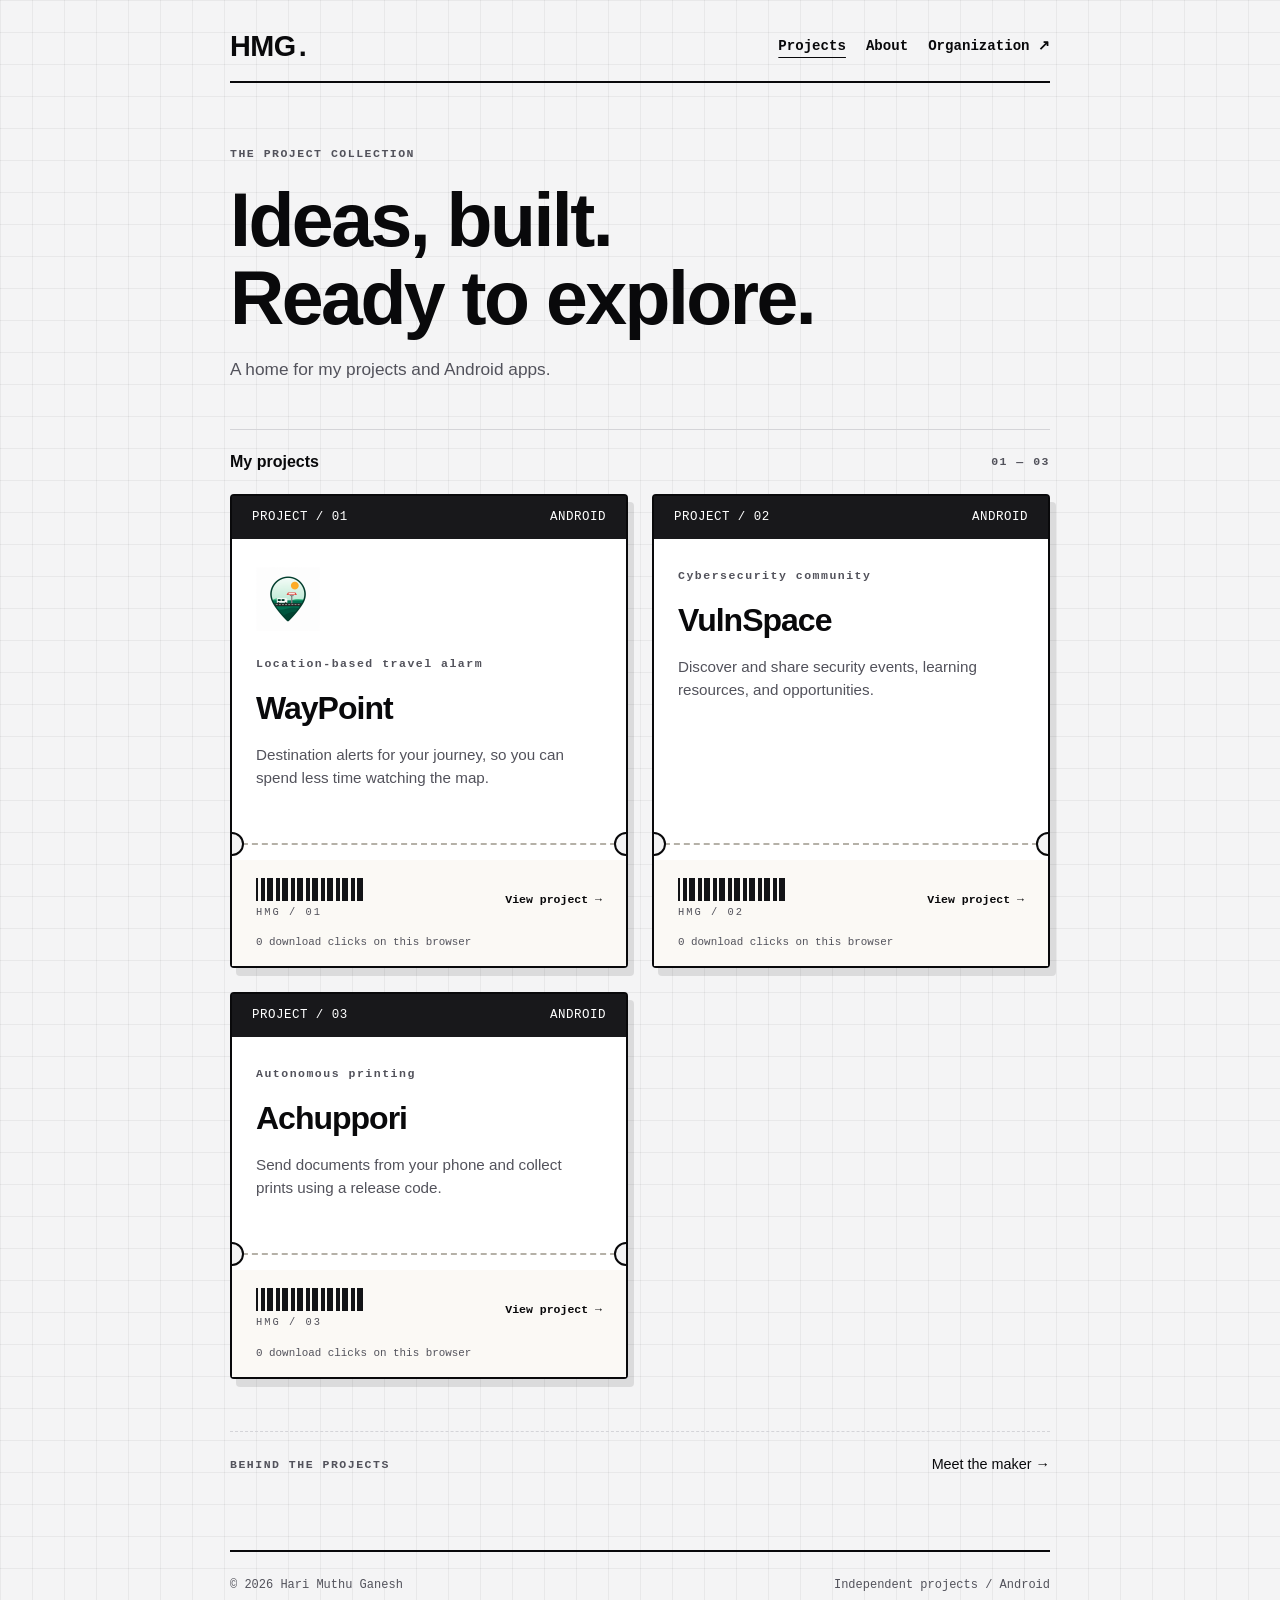
==== index.html @ 478021a8 "feat: initial release of Shadow Protectors product launch hub" ====
<!doctype html>
<html lang="en">

<head>
    <meta charset="utf-8">
    <meta name="viewport" content="width=device-width, initial-scale=1">
    <meta name="description" content="Projects and Android apps by Hari Muthu Ganesh.">
    <title>Projects | HMG</title>
    <link rel="stylesheet" href="page/style.css">
    <script src="page/projects.js" defer></script>
    <script src="page/portfolio.js" defer></script>
</head>

<body><a class="skip-link" href="#main">Skip to content</a>
    <div class="page-frame">
        <header class="masthead"><a class="brand-title brand-home" href="index.html" aria-label="HMG home">HMG<span
                    class="brand-dot">.</span></a>
            <nav class="masthead-nav" aria-label="Main navigation"><a href="index.html" class="nav-text-link"
                    aria-current="page">Projects</a><a href="about.html" class="nav-text-link">About</a><a
                    class="nav-text-link organization-link" hidden>Organization &nearr;</a></nav>
        </header>
        <main id="main">
            <section class="portfolio-intro">
                <p class="eyebrow">THE PROJECT COLLECTION</p>
                <h1 id="hero-title">Ideas, built.<br>Ready to explore.</h1>
                <p id="hero-subtitle" class="intro-copy">A home for my projects and Android apps.</p>
            </section>
            <section class="collection" aria-labelledby="collection-title">
                <div class="collection-heading">
                    <h2 id="collection-title">My projects</h2><span id="project-total" class="eyebrow">01 &mdash;
                        03</span>
                </div>
                <div id="project-grid" class="project-grid"></div><noscript>
                    <p>Enable JavaScript to view the project collection.</p>
                </noscript>
            </section>
            <aside class="maker-note"><span class="eyebrow">BEHIND THE PROJECTS</span><a href="about.html">Meet the
                    maker <span aria-hidden="true">&rarr;</span></a></aside>
        </main>
        <footer class="footer"><span>&copy; 2026 Hari Muthu Ganesh</span><span>Independent projects / Android</span>
        </footer>
    </div>
</body>

</html>
---- page/style.css ----
/* ==========================================================================
   THE TICKET & KIOSK DESIGN SYSTEM
   Concise, Clean, Industrial Editorial
   ========================================================================== */

:root {
    /* Tactile Paper & System Colors (Monochrome Gray & White) */
    --paper-bg: #f4f4f5;
    --paper-card: #ffffff;
    --paper-border: #d4d4d8;
    
    --ink-black: #09090b;
    --ink-dim: #52525b;
    --ink-faint: #71717a;
    
    --kiosk-orange: #09090b;
    --kiosk-orange-soft: #e4e4e7;
    --kiosk-accent: #18181b;
    
    --grid-line: rgba(0, 0, 0, 0.05);
    
    /* Typography */
    --font-display: 'Space Grotesk', -apple-system, sans-serif;
    --font-mono: 'Space Mono', monospace;
    --font-sans: 'Work Sans', sans-serif;
}

/* ==========================================================================
   RESET & FOUNDATIONS
   ========================================================================== */
*, *::before, *::after {
    margin: 0;
    padding: 0;
    box-sizing: border-box;
}

html {
    background-color: var(--paper-bg);
    scroll-behavior: smooth;
}

body {
    background-color: var(--paper-bg);
    color: var(--ink-black);
    font-family: var(--font-sans);
    line-height: 1.5;
    -webkit-font-smoothing: antialiased;
    background-image: 
        linear-gradient(to right, var(--grid-line) 1px, transparent 1px),
        linear-gradient(to bottom, var(--grid-line) 1px, transparent 1px);
    background-size: 32px 32px;
}

.page-frame {
    max-width: 860px;
    margin: 0 auto;
    padding: 0 20px;
}

/* ==========================================================================
   MASTHEAD / NAVIGATION
   ========================================================================== */
.masthead {
    display: flex;
    justify-content: space-between;
    align-items: center;
    padding: 32px 0 20px;
    border-bottom: 2px solid var(--ink-black);
}

.brand-title {
    font-family: var(--font-display);
    font-size: 1.8rem;
    font-weight: 700;
    letter-spacing: -0.5px;
    line-height: 1;
}

.brand-title span {
    color: var(--kiosk-orange);
}

.masthead-nav {
    display: flex;
    align-items: center;
    gap: 20px;
}

.nav-text-link {
    font-family: var(--font-mono);
    font-size: 0.88rem;
    font-weight: 700;
    text-decoration: none;
    color: var(--ink-black);
    transition: color 0.15s ease;
}

.nav-text-link:hover {
    color: var(--kiosk-orange);
}

.nav-download-btn {
    font-family: var(--font-mono);
    font-size: 0.85rem;
    font-weight: 700;
    text-decoration: none;
    color: var(--ink-black);
    border: 2px solid var(--ink-black);
    padding: 8px 16px;
    background: #ffffff;
    box-shadow: 3px 3px 0px var(--ink-black);
    transition: all 0.15s ease;
}

.nav-download-btn:hover {
    transform: translate(-2px, -2px);
    box-shadow: 5px 5px 0px var(--ink-black);
    background: var(--kiosk-orange-soft);
}

.nav-download-btn:active {
    transform: translate(2px, 2px);
    box-shadow: 1px 1px 0px var(--ink-black);
}

/* ==========================================================================
   TICKET HERO SECTION
   ========================================================================== */
.ticket-hero-section {
    padding: 36px 0 40px;
}

.ticket-container {
    max-width: 720px;
    margin: 0 auto;
}

.ticket {
    background: var(--paper-card);
    border: 2px solid var(--ink-black);
    box-shadow: 6px 8px 0px rgba(0, 0, 0, 0.1);
    position: relative;
    border-radius: 4px;
}

.ticket-head {
    background: var(--kiosk-accent);
    color: #ffffff;
    padding: 12px 24px;
    display: flex;
    justify-content: space-between;
    align-items: center;
    font-family: var(--font-mono);
    font-size: 0.78rem;
    letter-spacing: 0.5px;
}

.kiosk-stamp {
    color: var(--kiosk-orange);
    font-weight: 700;
}

.ticket-body {
    padding: 36px 32px 28px;
}

.ticket-title {
    font-family: var(--font-display);
    font-size: clamp(2rem, 4.5vw, 3rem);
    font-weight: 700;
    letter-spacing: -1px;
    line-height: 1.05;
    margin-bottom: 12px;
}

.ticket-desc {
    font-size: 1.05rem;
    color: var(--ink-dim);
    line-height: 1.5;
    max-width: 540px;
    margin-bottom: 24px;
}

/* ==========================================================================
   OTP KIOSK DISPLAY & SLIDE ANIMATIONS
   ========================================================================== */
.otp-kiosk-display {
    background: #09090b;
    border: 2px solid #27272a;
    border-radius: 6px;
    padding: 18px 20px;
    margin-bottom: 24px;
}

.kiosk-screen-header {
    display: flex;
    justify-content: space-between;
    font-family: var(--font-mono);
    font-size: 0.72rem;
    color: #a1a1aa;
    margin-bottom: 12px;
}

.screen-indicator {
    color: #ffffff;
    font-weight: 700;
    transition: opacity 0.2s ease;
}

.screen-indicator.pulse {
    opacity: 0.2;
}

.otp-digits {
    display: flex;
    gap: 10px;
    justify-content: center;
}

.otp-digits span {
    font-family: var(--font-mono);
    font-size: 1.8rem;
    font-weight: 700;
    color: #ffffff;
    background: #18181b;
    border: 1px solid #27272a;
    border-radius: 4px;
    width: 44px;
    height: 52px;
    display: flex;
    align-items: center;
    justify-content: center;
    overflow: hidden;
    position: relative;
    box-shadow: 0 4px 12px rgba(0, 0, 0, 0.2);
}

.digit-slide {
    display: inline-block;
    transition: transform 0.18s cubic-bezier(0.16, 1, 0.3, 1), opacity 0.14s ease;
    will-change: transform, opacity;
}

.digit-slide.slide-out {
    transform: translateY(-24px);
    opacity: 0;
}

.digit-slide.slide-in-prep {
    transform: translateY(24px);
    opacity: 0;
    transition: none;
}

.digit-slide.slide-in-active {
    transform: translateY(0);
    opacity: 1;
}

/* ==========================================================================
   PRIMARY ACTION BUTTON
   ========================================================================== */
.ticket-actions {
    display: flex;
}

.ticket-btn-primary {
    width: 100%;
    background: var(--kiosk-orange);
    color: #ffffff;
    text-decoration: none;
    border: 2px solid var(--ink-black);
    padding: 14px 20px;
    display: flex;
    align-items: center;
    justify-content: center;
    gap: 14px;
    box-shadow: 4px 4px 0px var(--ink-black);
    transition: all 0.12s ease;
}

.ticket-btn-primary:hover {
    transform: translate(-2px, -2px);
    box-shadow: 6px 6px 0px var(--ink-black);
    background: #27272a;
}

.ticket-btn-primary:active {
    transform: translate(2px, 2px);
    box-shadow: 1px 1px 0px var(--ink-black);
}

.btn-icon {
    font-size: 1.6rem;
}

.btn-text strong {
    display: block;
    font-family: var(--font-display);
    font-size: 1.05rem;
    font-weight: 700;
}

.btn-text small {
    font-family: var(--font-mono);
    font-size: 0.75rem;
    opacity: 0.9;
}

/* ==========================================================================
   PERFORATION DIVIDER & STUB
   ========================================================================== */
.perforation-divider {
    position: relative;
    height: 32px;
    display: flex;
    align-items: center;
    overflow: hidden;
}

.perf-line {
    width: 100%;
    border-bottom: 2px dashed #b5b1a8;
}

.notch {
    position: absolute;
    width: 24px;
    height: 24px;
    background: var(--paper-bg);
    border: 2px solid var(--ink-black);
    border-radius: 50%;
    z-index: 10;
}

.left-notch { left: -12px; }
.right-notch { right: -12px; }

.ticket-stub {
    padding: 18px 32px;
    display: flex;
    justify-content: space-between;
    align-items: center;
    background: #fbf9f5;
    flex-wrap: wrap;
    gap: 12px;
}

.barcode {
    display: flex;
    flex-direction: column;
    gap: 4px;
}

.bars {
    height: 28px;
    width: 180px;
    background: repeating-linear-gradient(
        90deg,
        #121316 0px,
        #121316 2px,
        transparent 2px,
        transparent 5px,
        #121316 5px,
        #121316 9px,
        transparent 9px,
        transparent 11px,
        #121316 11px,
        #121316 15px
    );
}

.barcode-number {
    font-family: var(--font-mono);
    font-size: 0.65rem;
    letter-spacing: 2px;
    color: var(--ink-dim);
}

.stub-meta {
    font-family: var(--font-mono);
    font-size: 0.75rem;
    color: var(--ink-dim);
    display: flex;
    flex-direction: column;
    gap: 2px;
    text-align: right;
}

/* ==========================================================================
   WORKFLOW PIPELINE GRID (HOME PAGE)
   ========================================================================== */
.workflow-section {
    padding: 30px 0 40px;
}

.pipeline-grid {
    display: grid;
    grid-template-columns: repeat(auto-fit, minmax(170px, 1fr));
    gap: 14px;
}

.pipe-card {
    background: #ffffff;
    border: 2px solid var(--ink-black);
    padding: 18px 16px;
    box-shadow: 3px 3px 0px rgba(0, 0, 0, 0.08);
}

.highlight-card {
    background: var(--kiosk-orange-soft);
    border-color: var(--kiosk-orange);
}

.pipe-index {
    font-family: var(--font-mono);
    font-size: 0.75rem;
    font-weight: 700;
    color: var(--kiosk-orange);
    margin-bottom: 8px;
}

.pipe-card h4 {
    font-family: var(--font-display);
    font-size: 1.1rem;
    font-weight: 700;
    margin-bottom: 4px;
}

.pipe-card p {
    font-size: 0.88rem;
    color: var(--ink-dim);
    line-height: 1.4;
}

/* ==========================================================================
   CONTACT & SUPPORT QUERY FORM
   ========================================================================== */
.contact-section {
    padding: 0 0 50px;
}

.contact-card {
    background: #ffffff;
    border: 2px solid var(--ink-black);
    padding: 28px 30px;
    box-shadow: 4px 4px 0px rgba(0, 0, 0, 0.08);
}

.contact-header {
    display: flex;
    justify-content: space-between;
    align-items: flex-start;
    flex-wrap: wrap;
    gap: 16px;
    margin-bottom: 22px;
    padding-bottom: 16px;
    border-bottom: 1.5px dashed var(--paper-border);
}

.contact-tag {
    font-family: var(--font-mono);
    font-size: 0.72rem;
    font-weight: 700;
    color: var(--kiosk-orange);
    letter-spacing: 1px;
    display: block;
    margin-bottom: 4px;
}

.contact-title {
    font-family: var(--font-display);
    font-size: clamp(1.3rem, 2.5vw, 1.6rem);
    font-weight: 700;
    margin: 2px 0 6px;
    color: var(--ink-black);
}

.contact-subtitle {
    font-size: 0.88rem;
    color: var(--ink-dim);
    margin: 0;
    line-height: 1.45;
}

.contact-direct-hint {
    background: var(--paper-bg);
    border: 1px solid var(--ink-black);
    padding: 8px 14px;
    display: flex;
    flex-direction: column;
    gap: 2px;
    box-shadow: 2px 2px 0px var(--ink-black);
}

.contact-direct-hint span {
    font-family: var(--font-mono);
    font-size: 0.65rem;
    color: var(--ink-dim);
    text-transform: uppercase;
    letter-spacing: 0.5px;
}

.contact-direct-hint strong {
    font-family: var(--font-mono);
    font-size: 0.78rem;
    color: var(--kiosk-orange);
}

.support-form {
    display: flex;
    flex-direction: column;
    gap: 16px;
}

.form-row {
    display: grid;
    grid-template-columns: 1fr 1fr;
    gap: 16px;
}

.form-group {
    display: flex;
    flex-direction: column;
    gap: 6px;
}

.form-group label {
    font-family: var(--font-mono);
    font-size: 0.72rem;
    font-weight: 700;
    color: var(--ink-black);
    letter-spacing: 0.5px;
}

.form-group label .required {
    color: var(--kiosk-orange);
}

.form-group input,
.form-group textarea {
    width: 100%;
    background: var(--paper-bg);
    border: 1.5px solid var(--paper-border);
    padding: 11px 14px;
    font-family: var(--font-sans);
    font-size: 0.9rem;
    color: var(--ink-black);
    border-radius: 0;
    outline: none;
    transition: all 0.15s ease;
    box-sizing: border-box;
}

.form-group textarea {
    resize: vertical;
    min-height: 95px;
    line-height: 1.5;
}

.form-group input:focus,
.form-group textarea:focus {
    border-color: var(--ink-black);
    background: #ffffff;
    box-shadow: 2px 2px 0px var(--ink-black);
}

.form-footer {
    display: flex;
    align-items: center;
    justify-content: space-between;
    flex-wrap: wrap;
    gap: 14px;
    margin-top: 4px;
}

.query-submit-btn {
    font-family: var(--font-mono);
    font-size: 0.85rem;
    font-weight: 700;
    background: var(--kiosk-orange);
    color: #ffffff;
    border: 2px solid var(--ink-black);
    padding: 12px 26px;
    cursor: pointer;
    display: inline-flex;
    align-items: center;
    gap: 10px;
    box-shadow: 3px 3px 0px var(--ink-black);
    transition: all 0.12s ease;
}

.query-submit-btn:hover {
    transform: translate(-1px, -1px);
    box-shadow: 4px 4px 0px var(--ink-black);
    background: #27272a;
}

.query-submit-btn:active {
    transform: translate(2px, 2px);
    box-shadow: 1px 1px 0px var(--ink-black);
}

.query-submit-btn:disabled {
    opacity: 0.6;
    cursor: not-allowed;
    transform: none;
    box-shadow: 2px 2px 0px var(--ink-black);
}

.form-note {
    font-family: var(--font-mono);
    font-size: 0.72rem;
    color: var(--ink-dim);
}

.query-status-banner {
    padding: 14px 18px;
    font-family: var(--font-mono);
    font-size: 0.82rem;
    line-height: 1.5;
    border: 2px solid var(--ink-black);
    margin-top: 8px;
    display: flex;
    align-items: flex-start;
    gap: 10px;
    animation: fadeIn 0.2s ease-in;
}

.query-status-banner.success {
    background: #ecfdf5;
    border-color: #059669;
    color: #065f46;
}

.query-status-banner.error {
    background: #fff1f2;
    border-color: #e11d48;
    color: #9f1239;
}

.query-status-banner.loading {
    background: var(--kiosk-orange-soft);
    border-color: var(--kiosk-orange);
    color: var(--kiosk-orange);
}

@keyframes fadeIn {
    from { opacity: 0; transform: translateY(4px); }
    to { opacity: 1; transform: translateY(0); }
}

/* ==========================================================================
   ABOUT PAGE & DEVELOPERS GRID (10 CARDS)
   ========================================================================== */
.about-page {
    padding: 36px 0 60px;
}

.about-spec-section {
    margin-bottom: 48px;
    padding-bottom: 36px;
    border-bottom: 2px dashed var(--paper-border);
}

.about-main-title {
    font-family: var(--font-display);
    font-size: clamp(2rem, 4.5vw, 2.8rem);
    font-weight: 700;
    letter-spacing: -0.5px;
    margin: 8px 0 12px;
}

.about-lead {
    font-size: 1.1rem;
    color: var(--ink-dim);
    max-width: 680px;
    line-height: 1.6;
    margin-bottom: 28px;
}

.about-grid {
    display: grid;
    grid-template-columns: repeat(auto-fit, minmax(220px, 1fr));
    gap: 16px;
}

.about-card {
    background: #ffffff;
    border: 2px solid var(--ink-black);
    padding: 20px 18px;
    box-shadow: 3px 3px 0px rgba(0, 0, 0, 0.08);
}

.card-mono-idx {
    font-family: var(--font-mono);
    font-size: 0.72rem;
    font-weight: 700;
    color: var(--kiosk-orange);
    display: block;
    margin-bottom: 8px;
}

.about-card h4 {
    font-family: var(--font-display);
    font-size: 1.15rem;
    font-weight: 700;
    margin-bottom: 6px;
}

.about-card p {
    font-size: 0.9rem;
    color: var(--ink-dim);
    line-height: 1.5;
}

.team-heading {
    font-family: var(--font-display);
    font-size: 1.8rem;
    font-weight: 700;
    margin: 6px 0 24px;
}

.team-grid {
    display: grid;
    grid-template-columns: repeat(auto-fit, minmax(260px, 1fr));
    gap: 18px;
}

.dev-card {
    background: #ffffff;
    border: 2px solid var(--ink-black);
    box-shadow: 3px 4px 0px rgba(0, 0, 0, 0.1);
    display: flex;
    flex-direction: column;
    transition: transform 0.15s ease, box-shadow 0.15s ease;
}

.dev-card:hover {
    transform: translateY(-3px);
    box-shadow: 5px 6px 0px var(--ink-black);
}

.dev-card-head {
    background: var(--kiosk-accent);
    color: #ffffff;
    padding: 10px 16px;
    display: flex;
    justify-content: space-between;
    align-items: center;
    font-family: var(--font-mono);
    font-size: 0.72rem;
}

.dev-avatar-wrap {
    width: 100%;
    padding: 28px 0 16px;
    display: flex;
    align-items: center;
    justify-content: center;
    background: transparent;
}

.dev-photo {
    width: 135px;
    height: 135px;
    border-radius: 50%;
    object-fit: cover;
    object-position: center 20%;
    aspect-ratio: 1 / 1;
    display: block;
    border: 3.5px solid var(--ink-black);
    box-shadow: 0 0 0 4px rgba(0, 0, 0, 0.12), 5px 5px 0px var(--ink-black);
    background: #0f172a;
    transition: transform 0.2s ease, box-shadow 0.2s ease;
}

.dev-card:hover .dev-photo {
    width: 135px;
    height: 135px;
    border-radius: 50%;
    object-fit: cover;
    object-position: center 20%;
    aspect-ratio: 1 / 1;
    display: block;
    border: 3.5px solid var(--ink-black);
    box-shadow: 0 0 0 4px rgba(0, 0, 0, 0.12), 5px 5px 0px var(--ink-black);
    background: #0f172a;
    transition: transform 0.2s ease, box-shadow 0.2s ease;
}

.dev-badge {
    color: var(--kiosk-orange);
    font-weight: 700;
}

.dev-id {
    color: var(--ink-faint);
}

.dev-body {
    padding: 12px 20px 22px;
    text-align: center;
    display: flex;
    flex-direction: column;
    flex-grow: 1;
}

.dev-name {
    font-family: var(--font-display);
    font-size: 1.35rem;
    font-weight: 700;
    margin-bottom: 2px;
}

.dev-role {
    font-family: var(--font-mono);
    font-size: 0.78rem;
    font-weight: 700;
    color: var(--kiosk-orange);
    margin-bottom: 10px;
    display: block;
}

.dev-bio {
    font-size: 0.9rem;
    color: var(--ink-dim);
    line-height: 1.5;
    margin-bottom: 20px;
    flex-grow: 1;
}

.dev-links {
    display: flex; justify-content: center;
    gap: 10px;
    flex-wrap: wrap;
}

.dev-link-btn {
    font-family: var(--font-mono);
    font-size: 0.78rem;
    font-weight: 700;
    text-decoration: none;
    color: var(--ink-black);
    border: 1px solid var(--ink-black);
    padding: 6px 14px;
    background: var(--paper-bg);
    box-shadow: 2px 2px 0px var(--ink-black);
    transition: all 0.12s ease;
}

.dev-link-btn:hover {
    background: var(--kiosk-orange-soft);
    transform: translate(-1px, -1px);
    box-shadow: 3px 3px 0px var(--ink-black);
}

/* ==========================================================================
   FOOTER
   ========================================================================== */
.footer {
    border-top: 2px solid var(--ink-black);
    padding: 24px 0;
    font-family: var(--font-mono);
    font-size: 0.75rem;
    color: var(--ink-dim);
    display: flex;
    justify-content: space-between;
    flex-wrap: wrap;
    gap: 8px;
}

/* ==========================================================================
   MOBILE RESPONSIVENESS
   ========================================================================== */
@media (max-width: 600px) {
    .ticket-body { padding: 24px 18px; }
    .ticket-stub { padding: 16px 18px; }
    .otp-digits span { width: 34px; height: 44px; font-size: 1.4rem; }
    .stub-meta { text-align: left; }
    .form-row { grid-template-columns: 1fr; }
    .form-footer { flex-direction: column; align-items: stretch; }
    .query-submit-btn { justify-content: center; width: 100%; }
    .contact-card { padding: 20px 16px; }
}

/* Portfolio: the original ticket visual language, shared by all pages. */
[hidden]{display:none!important}
.brand-home{color:var(--ink-black);text-decoration:none}.brand-dot{margin-left:3px}
:focus-visible{outline:3px solid #2859b8;outline-offset:5px}
.skip-link{position:absolute;top:-60px;left:16px;background:white;padding:12px;z-index:50}.skip-link:focus{top:12px}
.nav-text-link[aria-current=page]{text-decoration:underline;text-underline-offset:7px}
.portfolio-intro{padding:62px 0 46px}.eyebrow{font-family:var(--font-mono);font-size:.72rem;letter-spacing:1.5px;color:var(--ink-dim);font-weight:700}
.portfolio-intro h1{font-family:var(--font-display);font-size:clamp(2.7rem,7vw,4.7rem);line-height:1.03;letter-spacing:-2.5px;margin:20px 0}.intro-copy{color:var(--ink-dim);font-size:1.08rem}
.collection-heading{display:flex;justify-content:space-between;align-items:center;border-top:1px solid var(--paper-border);padding:20px 0}.collection-heading h2{font-size:1rem;font-weight:600}
.project-grid{display:grid;grid-template-columns:repeat(2,minmax(0,1fr));gap:24px}.project-card{color:inherit;text-decoration:none;display:flex;flex-direction:column;transition:transform .18s,box-shadow .18s}.project-card:hover{transform:translateY(-4px);box-shadow:6px 12px 0 #0002}.project-card .ticket-head{padding:12px 20px}.project-card .ticket-body{padding:28px 24px 8px;flex:1}.project-card h3{font-family:var(--font-display);font-size:2rem;letter-spacing:-1px;margin:12px 0}.card-description{color:var(--ink-dim);font-size:.95rem;min-height:76px}.project-card .ticket-stub{padding:18px 24px;gap:16px}.project-card .bars{width:110px;height:23px}.card-open{font-family:var(--font-mono);font-size:.72rem;font-weight:700}.blank-lines{min-height:76px;background:repeating-linear-gradient(to bottom,transparent 0,transparent 25px,#ddd 25px,#ddd 26px);max-width:100%}
.maker-note{display:flex;align-items:center;justify-content:space-between;gap:20px;margin:52px 0;padding:22px 0;border-top:1px dashed var(--paper-border)}.maker-note a{color:inherit;text-decoration:none;font-size:.9rem}
.back-link{display:inline-block;margin-top:28px;color:var(--ink-dim);text-decoration:none;font-family:var(--font-mono);font-size:.78rem}.project-detail .ticket-head{text-transform:uppercase;gap:12px}.ticket-btn-primary:disabled{background:#e4e4e7;color:#52525b;box-shadow:none;cursor:not-allowed;transform:none;font:700 .9rem var(--font-mono);min-height:60px}.empty-preview{min-height:160px;border:1px dashed var(--paper-border);margin:24px 0;background:var(--paper-bg)}.pipeline-grid h2{font-size:1.1rem;font-family:var(--font-display);margin-bottom:5px}.repository-row{margin-bottom:40px}
.profile-layout{display:grid;grid-template-columns:280px 1fr;gap:40px;align-items:center;margin:32px 0}.profile-photo{display:block;width:100%;height:330px;object-fit:cover;object-position:center 20%}.profile-copy h2{font-family:var(--font-display);font-size:1.9rem;line-height:1.15;margin-bottom:12px}.bio-space{margin:24px 0 30px;color:var(--ink-dim);white-space:pre-line}.profile-github{display:block;margin-top:24px;color:inherit;font-size:.85rem}.kiosk-stamp{color:white}
@media(max-width:600px){.project-grid{grid-template-columns:1fr}.portfolio-intro{padding:42px 0 32px}.portfolio-intro h1{letter-spacing:-1.5px}.masthead-nav{gap:14px}.nav-text-link{font-size:.75rem}.profile-layout{grid-template-columns:1fr;gap:28px}.profile-ticket{max-width:320px}.maker-note{align-items:flex-start;flex-direction:column;gap:10px}.ticket-head{padding:12px 16px;font-size:.65rem}.otp-digits{gap:6px}.otp-kiosk-display{padding:16px 10px}.profile-copy h2{font-size:1.6rem}}
@media(prefers-reduced-motion:reduce){html{scroll-behavior:auto}*,*::before,*::after{transition:none!important;animation:none!important}}

.profile-socials{display:flex;flex-wrap:wrap;gap:14px 20px;margin-top:28px}.profile-socials a{color:var(--ink-black);font:700 .78rem var(--font-mono);text-underline-offset:4px}.journey-preview{background:#09090b;color:white;padding:22px 20px;margin:24px 0}.journey-preview .eyebrow{color:#b7b7be;font-size:.65rem}.journey-stages{display:grid;grid-template-columns:repeat(4,minmax(0,1fr));list-style:none;margin:24px 0 18px;border-top:1px dashed #71717a;padding-top:16px;gap:8px}.journey-stages li{display:flex;flex-direction:column;gap:6px}.journey-stages strong{font:700 1.2rem var(--font-mono)}.journey-stages span{font-size:.75rem;color:#d4d4d8}.journey-note{font-size:.72rem;color:#b7b7be}.masthead-nav{flex-wrap:wrap;justify-content:flex-end}@media(max-width:400px){.journey-preview{padding:18px 12px}.journey-stages strong{font-size:1rem}.masthead-nav{gap:10px}.nav-text-link{font-size:.68rem}}

#hero-title{white-space:pre-line}.download-count{font:400 .68rem var(--font-mono);color:var(--ink-dim);margin-top:14px}.project-card .download-count{flex-basis:100%;margin-top:0}

/* Product identity uses the supplied artwork within the existing ticket layout. */
:root { --space-brand: 24px; --logo-size: 64px; --logo-hero-size: 112px; }
.project-logo { display: block; width: var(--logo-size); height: var(--logo-size); object-fit: contain; margin-bottom: var(--space-brand); }
.project-logo-hero { width: var(--logo-hero-size); height: var(--logo-hero-size); }
.project-help { margin-bottom: 48px; }
.project-help h2 { font-family: var(--font-display); margin-bottom: var(--space-brand); }
.project-help details { border-top: 1px solid var(--paper-border); padding: 18px 0; }
.project-help summary { cursor: pointer; font-weight: 600; }
.project-help details p { margin-top: 12px; color: var(--ink-dim); max-width: 68ch; }
.support-links { display: flex; flex-wrap: wrap; gap: var(--space-brand); margin-top: var(--space-brand); }
.support-links a { color: var(--ink-black); text-underline-offset: 4px; }
.support-links a:hover { text-decoration-thickness: 2px; }
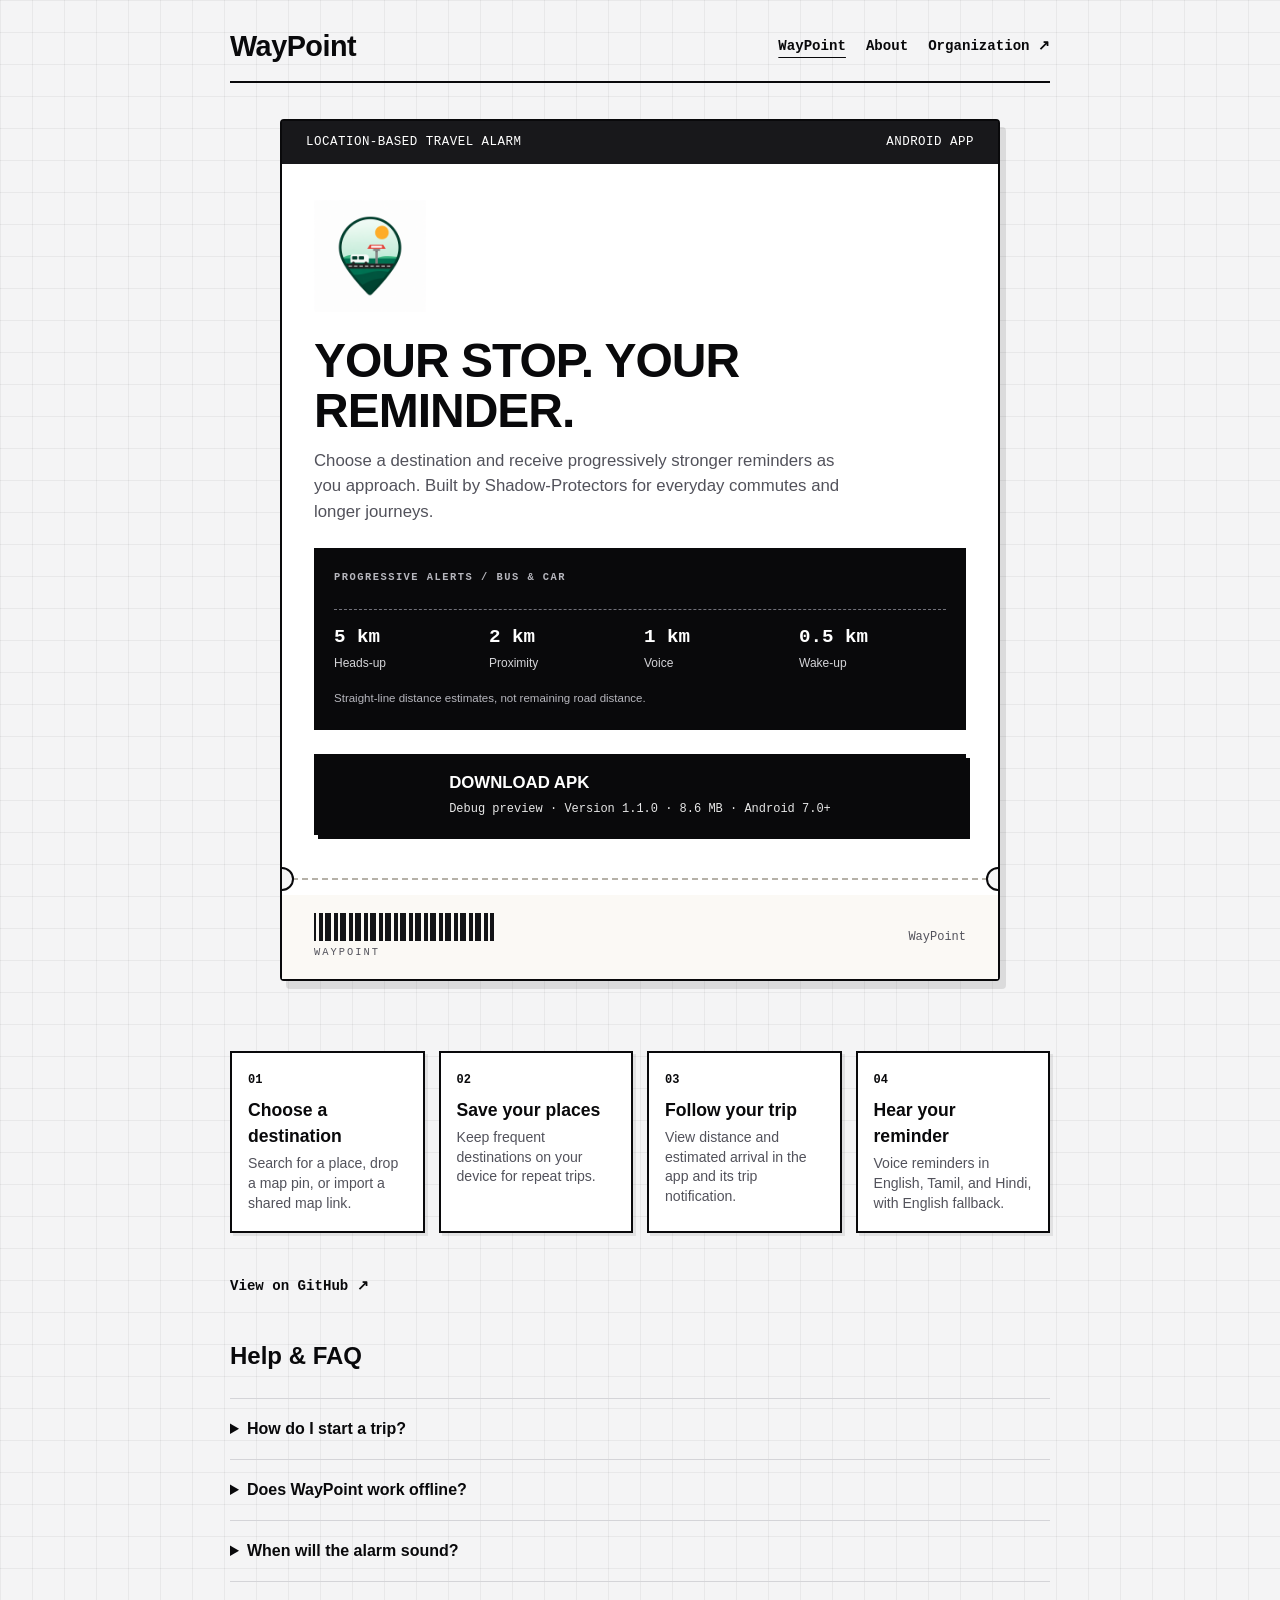
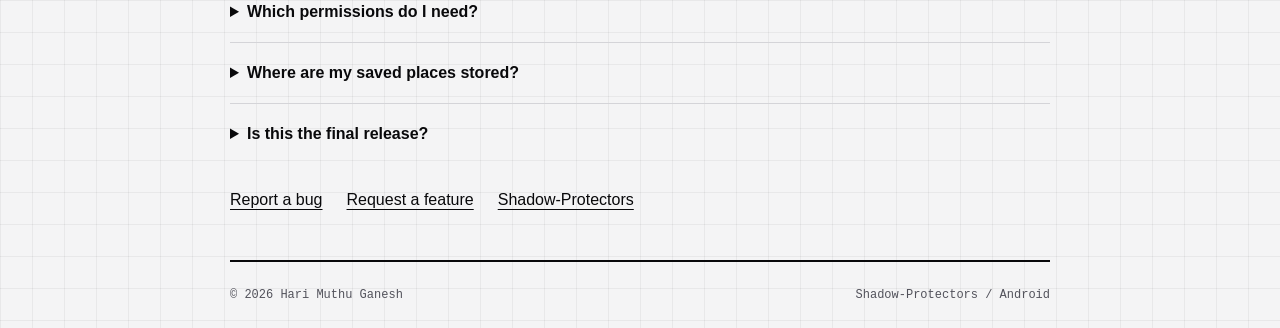
==== commit 4c5241be: "Ready For Launch" ====
--- a/index.html
+++ b/index.html
@@ -4,8 +4,15 @@
 <head>
     <meta charset="utf-8">
     <meta name="viewport" content="width=device-width, initial-scale=1">
-    <meta name="description" content="Projects and Android apps by Hari Muthu Ganesh.">
-    <title>Projects | HMG</title>
+    <meta name="description" content="Spend less time watching the map. WayPoint brings progressive destination reminders to Android journeys.">
+    <title>WayPoint ? Destination travel alarm</title>
+    <link rel="icon" href="assets/waypoint/logo.png">
+    <meta property="og:title" content="WayPoint ? Your stop. Your reminder.">
+    <meta property="og:description" content="Progressive destination reminders for Android journeys.">
+    <meta property="og:type" content="website">
+    <meta property="og:url" content="https://shadow-protectors.github.io/">
+    <meta property="og:image" content="https://shadow-protectors.github.io/assets/waypoint/logo.png">
+    <link rel="canonical" href="https://shadow-protectors.github.io/">
     <link rel="stylesheet" href="page/style.css">
     <script src="page/projects.js" defer></script>
     <script src="page/portfolio.js" defer></script>
@@ -13,31 +20,16 @@
 
 <body><a class="skip-link" href="#main">Skip to content</a>
     <div class="page-frame">
-        <header class="masthead"><a class="brand-title brand-home" href="index.html" aria-label="HMG home">HMG<span
-                    class="brand-dot">.</span></a>
+        <header class="masthead"><a class="brand-title brand-home" href="index.html" aria-label="WayPoint home">WayPoint</a>
             <nav class="masthead-nav" aria-label="Main navigation"><a href="index.html" class="nav-text-link"
-                    aria-current="page">Projects</a><a href="about.html" class="nav-text-link">About</a><a
+                    aria-current="page">WayPoint</a><a href="about.html" class="nav-text-link">About</a><a
                     class="nav-text-link organization-link" hidden>Organization &nearr;</a></nav>
         </header>
-        <main id="main">
-            <section class="portfolio-intro">
-                <p class="eyebrow">THE PROJECT COLLECTION</p>
-                <h1 id="hero-title">Ideas, built.<br>Ready to explore.</h1>
-                <p id="hero-subtitle" class="intro-copy">A home for my projects and Android apps.</p>
-            </section>
-            <section class="collection" aria-labelledby="collection-title">
-                <div class="collection-heading">
-                    <h2 id="collection-title">My projects</h2><span id="project-total" class="eyebrow">01 &mdash;
-                        03</span>
-                </div>
-                <div id="project-grid" class="project-grid"></div><noscript>
-                    <p>Enable JavaScript to view the project collection.</p>
-                </noscript>
-            </section>
-            <aside class="maker-note"><span class="eyebrow">BEHIND THE PROJECTS</span><a href="about.html">Meet the
-                    maker <span aria-hidden="true">&rarr;</span></a></aside>
+        <main id="main" class="project-detail">
+            <div id="project-content" data-project="waypoint"></div>
+            <noscript><section class="portfolio-intro"><img src="assets/waypoint/logo.png" width="96" height="96" alt="WayPoint logo"><h1>WayPoint</h1><p>Choose your destination. Get reminders as you approach.</p><p>Android 7.0 and later. Current download: debug preview.</p><a href="downloads/WayPoint-1.1.0-debug.apk">Download debug preview</a></section></noscript>
         </main>
-        <footer class="footer"><span>&copy; 2026 Hari Muthu Ganesh</span><span>Independent projects / Android</span>
+        <footer class="footer"><span>&copy; 2026 Hari Muthu Ganesh</span><span>Shadow-Protectors / Android</span>
         </footer>
     </div>
 </body>
--- a/page/style.css
+++ b/page/style.css
@@ -916,3 +916,8 @@
 .support-links { display: flex; flex-wrap: wrap; gap: var(--space-brand); margin-top: var(--space-brand); }
 .support-links a { color: var(--ink-black); text-underline-offset: 4px; }
 .support-links a:hover { text-decoration-thickness: 2px; }
+
+/* Keep the async counter from shifting the download section. */
+.project-detail .download-count { min-height: 1.5em; white-space: nowrap; overflow: hidden; text-overflow: ellipsis; }
+
+@media (max-width: 600px) { .masthead { flex-wrap: wrap; gap: 16px; } }
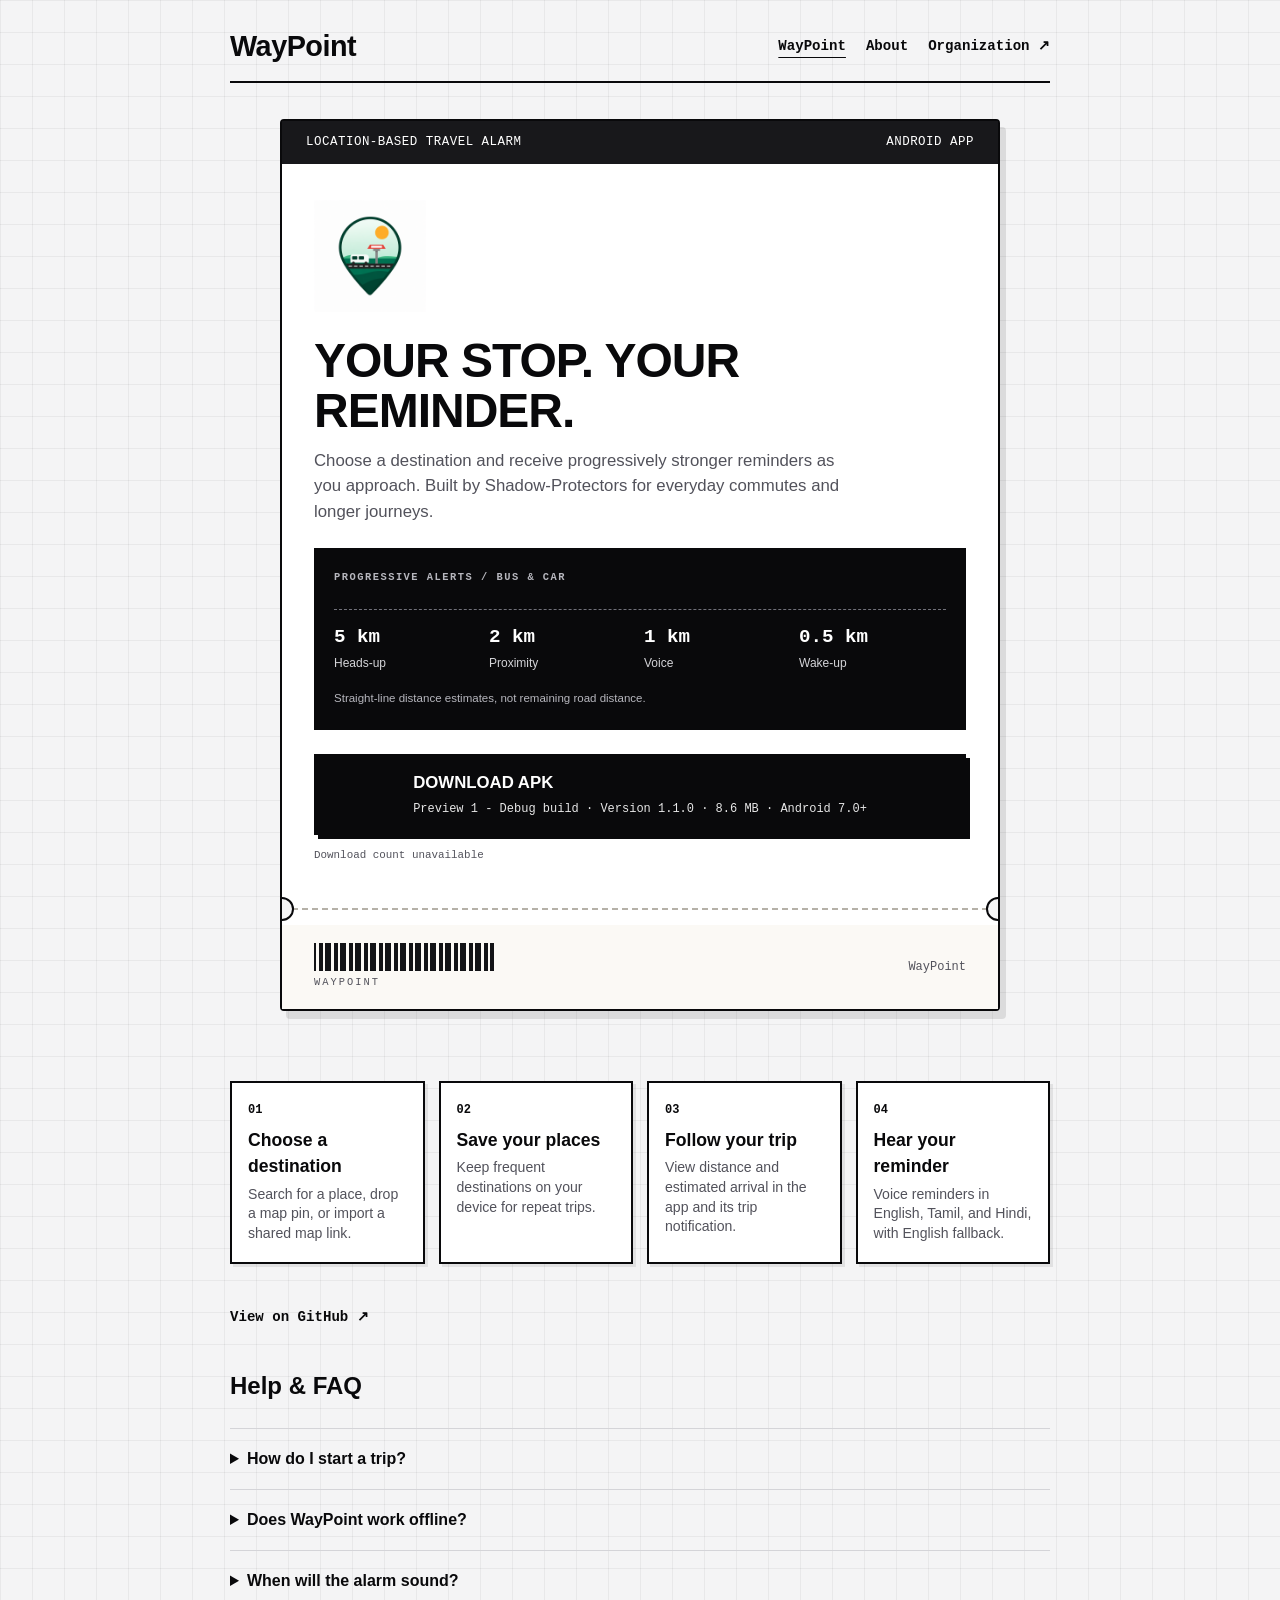
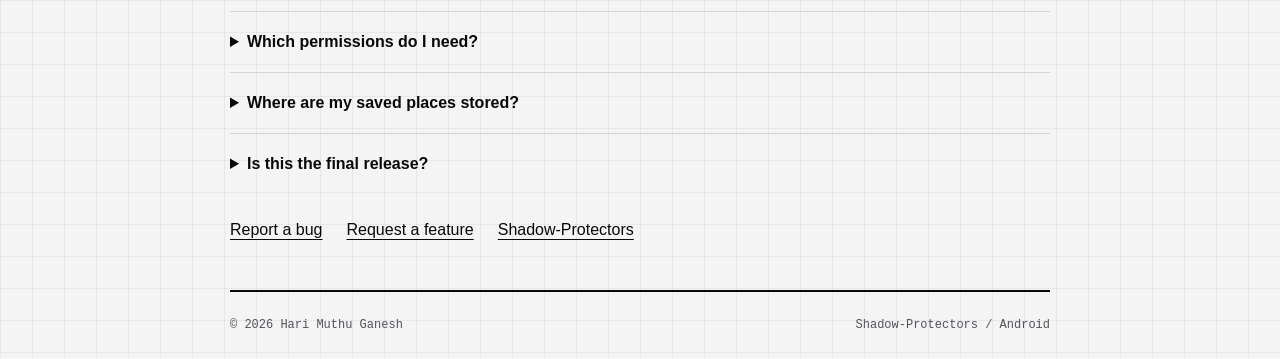
==== commit eb98603e: "Connect WayPoint release downloads and shared issue forms" ====
--- a/index.html
+++ b/index.html
@@ -5,9 +5,9 @@
     <meta charset="utf-8">
     <meta name="viewport" content="width=device-width, initial-scale=1">
     <meta name="description" content="Spend less time watching the map. WayPoint brings progressive destination reminders to Android journeys.">
-    <title>WayPoint ? Destination travel alarm</title>
+    <title>WayPoint - Destination travel alarm</title>
     <link rel="icon" href="assets/waypoint/logo.png">
-    <meta property="og:title" content="WayPoint ? Your stop. Your reminder.">
+    <meta property="og:title" content="WayPoint - Your stop. Your reminder.">
     <meta property="og:description" content="Progressive destination reminders for Android journeys.">
     <meta property="og:type" content="website">
     <meta property="og:url" content="https://shadow-protectors.github.io/">
@@ -27,7 +27,7 @@
         </header>
         <main id="main" class="project-detail">
             <div id="project-content" data-project="waypoint"></div>
-            <noscript><section class="portfolio-intro"><img src="assets/waypoint/logo.png" width="96" height="96" alt="WayPoint logo"><h1>WayPoint</h1><p>Choose your destination. Get reminders as you approach.</p><p>Android 7.0 and later. Current download: debug preview.</p><a href="downloads/WayPoint-1.1.0-debug.apk">Download debug preview</a></section></noscript>
+            <noscript><section class="portfolio-intro"><img src="assets/waypoint/logo.png" width="96" height="96" alt="WayPoint logo"><h1>WayPoint</h1><p>Choose your destination. Get reminders as you approach.</p><p>Android 7.0 and later. Current download: debug preview.</p><a href="https://github.com/Shadow-Protectors/Shadow-Protectors.github.io/releases/download/waypoint-v1.1.0-preview.1/WayPoint-v1.1.0-debug.apk">Download debug preview</a></section></noscript>
         </main>
         <footer class="footer"><span>&copy; 2026 Hari Muthu Ganesh</span><span>Shadow-Protectors / Android</span>
         </footer>
